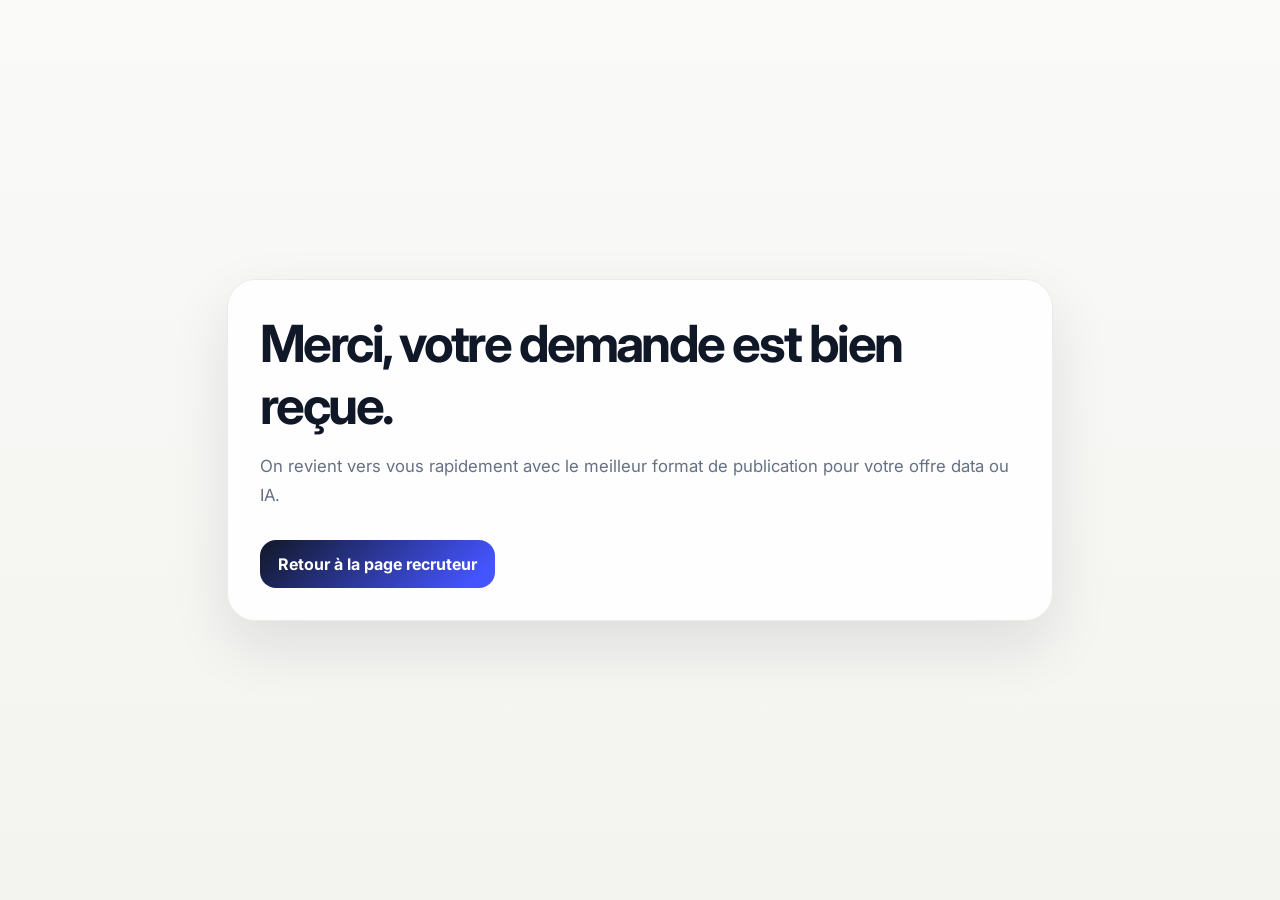
==== recruiter-thanks.html @ 3cd81e13 "feat: add recruiter page and analytics hooks" ====
<!DOCTYPE html>
<html lang="fr">
  <head>
    <meta charset="UTF-8" />
    <meta name="viewport" content="width=device-width, initial-scale=1.0" />
    <title>Merci — Signal IA Jobs</title>
    <meta name="robots" content="noindex,nofollow" />
    <link rel="preconnect" href="https://fonts.googleapis.com" />
    <link rel="preconnect" href="https://fonts.gstatic.com" crossorigin />
    <link href="https://fonts.googleapis.com/css2?family=Inter:wght@400;500;600;700;800&display=swap" rel="stylesheet" />
    <script defer data-domain="demba09.github.io" src="https://plausible.io/js/script.js"></script>
    <style>
      body { margin:0; min-height:100vh; display:grid; place-items:center; font-family:Inter,system-ui,sans-serif; background:linear-gradient(180deg,#fafaf8 0%,#f3f3f0 100%); color:#101828; }
      .card { width:min(92vw,760px); padding:32px; border-radius:28px; background:rgba(255,255,255,0.86); border:1px solid rgba(15,23,42,0.08); box-shadow:0 24px 60px rgba(16,24,40,0.1); }
      h1 { margin:0 0 10px; font-size:clamp(2rem,4vw,3.5rem); letter-spacing:-0.05em; }
      p { color:#667085; line-height:1.7; font-size:1.05rem; }
      a { display:inline-block; margin-top:14px; color:white; text-decoration:none; background:linear-gradient(135deg,#111827 0%,#4454ff 90%); padding:14px 18px; border-radius:16px; font-weight:700; }
    </style>
  </head>
  <body>
    <main class="card">
      <h1>Merci, votre demande est bien reçue.</h1>
      <p>On revient vers vous rapidement avec le meilleur format de publication pour votre offre data ou IA.</p>
      <a href="recruiter.html">Retour à la page recruteur</a>
    </main>
    <script>
      window.addEventListener('DOMContentLoaded', function () {
        if (typeof window.plausible === 'function') window.plausible('Recruiter Conversion');
      });
    </script>
  </body>
</html>
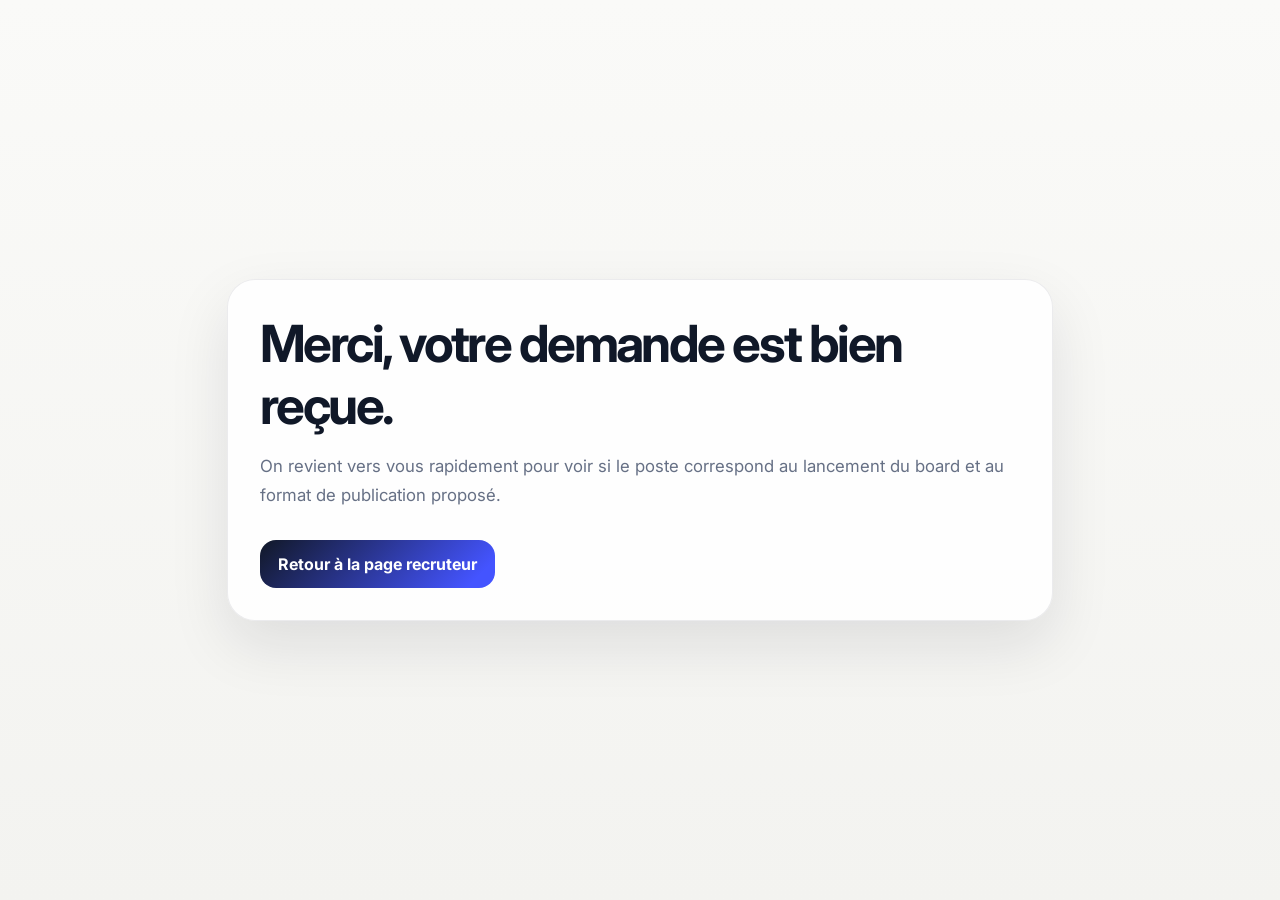
==== commit cb20ecde: "feat: tighten Signal landing for France-first job board" ====
--- a/recruiter-thanks.html
+++ b/recruiter-thanks.html
@@ -3,7 +3,7 @@
   <head>
     <meta charset="UTF-8" />
     <meta name="viewport" content="width=device-width, initial-scale=1.0" />
-    <title>Merci — Signal IA Jobs</title>
+    <title>Merci — Signal</title>
     <meta name="robots" content="noindex,nofollow" />
     <link rel="preconnect" href="https://fonts.googleapis.com" />
     <link rel="preconnect" href="https://fonts.gstatic.com" crossorigin />
@@ -20,7 +20,7 @@
   <body>
     <main class="card">
       <h1>Merci, votre demande est bien reçue.</h1>
-      <p>On revient vers vous rapidement avec le meilleur format de publication pour votre offre data ou IA.</p>
+      <p>On revient vers vous rapidement pour voir si le poste correspond au lancement du board et au format de publication proposé.</p>
       <a href="recruiter.html">Retour à la page recruteur</a>
     </main>
     <script>
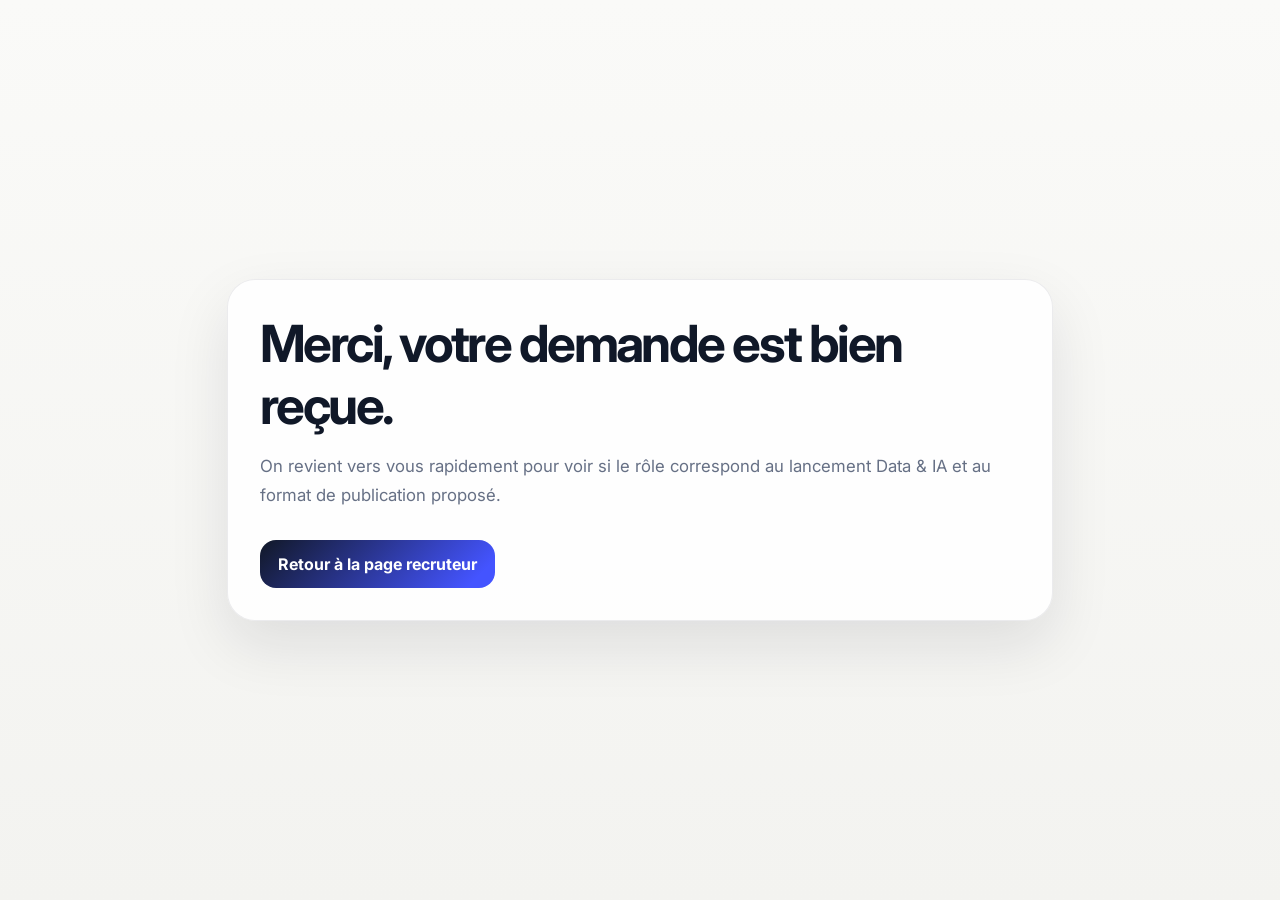
==== commit 833590f3: "Refocus landing on Data & IA" ====
--- a/recruiter-thanks.html
+++ b/recruiter-thanks.html
@@ -3,7 +3,7 @@
   <head>
     <meta charset="UTF-8" />
     <meta name="viewport" content="width=device-width, initial-scale=1.0" />
-    <title>Merci — Signal</title>
+    <title>Merci — Signal Recruteurs</title>
     <meta name="robots" content="noindex,nofollow" />
     <link rel="preconnect" href="https://fonts.googleapis.com" />
     <link rel="preconnect" href="https://fonts.gstatic.com" crossorigin />
@@ -20,7 +20,7 @@
   <body>
     <main class="card">
       <h1>Merci, votre demande est bien reçue.</h1>
-      <p>On revient vers vous rapidement pour voir si le poste correspond au lancement du board et au format de publication proposé.</p>
+      <p>On revient vers vous rapidement pour voir si le rôle correspond au lancement Data & IA et au format de publication proposé.</p>
       <a href="recruiter.html">Retour à la page recruteur</a>
     </main>
     <script>
